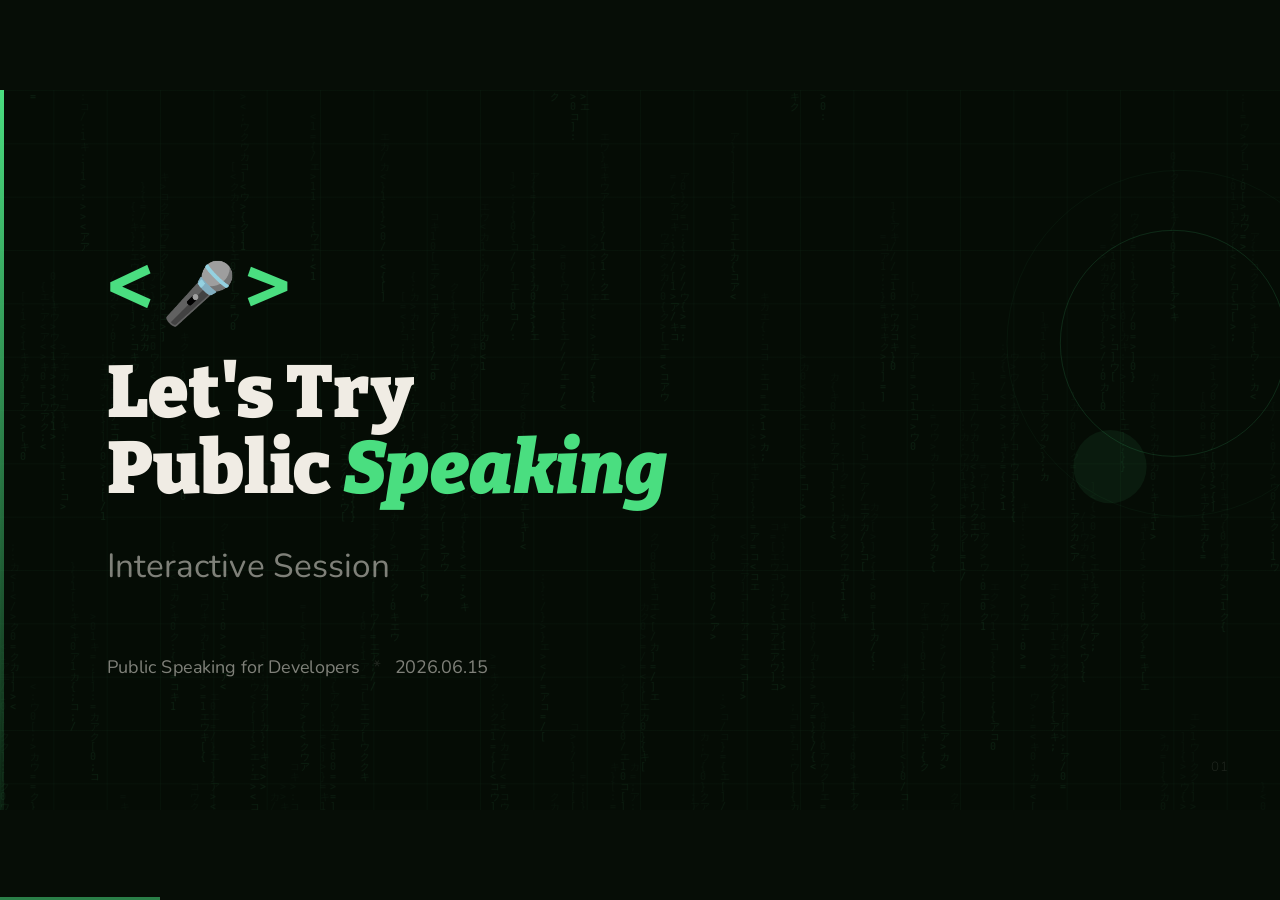
==== interactive/index.html @ 10fbff79 "init: copy over currently generated slides" ====
<!DOCTYPE html>
<html lang="en">
<head>
<meta charset="UTF-8">
<meta name="viewport" content="width=device-width, initial-scale=1.0">
<title>Interactive Session · Public Speaking for Developers</title>
<link rel="icon" href="data:image/svg+xml,<svg xmlns='http://www.w3.org/2000/svg' viewBox='0 0 100 100'><text y='.9em' font-size='90'>🎤</text></svg>">
<link href="https://fonts.googleapis.com/css2?family=Bitter:ital,wght@0,600;0,700;0,900;1,400;1,600&family=Nunito:ital,wght@0,300;0,400;0,500;0,600;1,300;1,400&display=swap" rel="stylesheet">
<style>

/* === CSS CUSTOM PROPERTIES ===================================
   Palette: dark green base, bright green accent, chalk text
   ============================================================ */
:root {
    --bg:           #060d06;
    --bg-elevated:  #0c1a0c;
    --green:        #4ade80;
    --green-dim:    rgba(74, 222, 128, 0.22);
    --green-faint:  rgba(74, 222, 128, 0.07);
    --chalk:        #f0ece4;
    --chalk-dim:    rgba(240, 236, 228, 0.52);
    --chalk-faint:  rgba(240, 236, 228, 0.11);

    --font-serif: 'Bitter', Georgia, serif;
    --font-sans:  'Nunito', sans-serif;

    --ease-expo: cubic-bezier(0.16, 1, 0.3, 1);
    --stage-bg: #060d06;
}

/* === RESET ================================================== */
*, *::before, *::after { margin: 0; padding: 0; box-sizing: border-box; }

/* === VIEWPORT BASE — fixed 1920×1080 stage ================= */
html, body {
    width: 100%; height: 100%;
    overflow: hidden;
    background: var(--stage-bg);
}

.deck-viewport {
    position: fixed; inset: 0;
    overflow: hidden;
    background: var(--stage-bg);
}

.deck-stage {
    position: absolute;
    left: 0; top: 0;
    width: 1920px; height: 1080px;
    overflow: hidden;
    transform-origin: 0 0;
    background: var(--bg);
}

.slide {
    position: absolute; inset: 0;
    width: 1920px; height: 1080px;
    overflow: hidden;
    display: block;
    visibility: hidden;
    opacity: 0;
    pointer-events: none;
    background: transparent;
}

.slide.active, .slide.visible {
    visibility: visible;
    opacity: 1;
    pointer-events: auto;
    z-index: 1;
}

img, video, canvas, svg { max-width: 100%; max-height: 100%; }

@media print {
    html, body { width: 1920px; height: auto; overflow: visible; background: #fff; }
    .deck-viewport { position: static; overflow: visible; }
    .deck-stage { position: static; width: auto; height: auto; transform: none !important; }
    .slide { position: relative; display: block !important; visibility: visible !important; opacity: 1 !important; pointer-events: auto !important; width: 1920px; height: 1080px; break-after: page; background: var(--bg); }
    .slide:last-child { break-after: auto; }
    .matrix-canvas, .deck-controls { display: none !important; }
}

@media (prefers-reduced-motion: reduce) {
    *, *::before, *::after { animation-duration: 0.01ms !important; transition-duration: 0.2s !important; }
}

/* === MATRIX CANVAS ========================================= */
.matrix-canvas {
    position: absolute; inset: 0;
    width: 1920px; height: 1080px;
    pointer-events: none;
    z-index: 0;
    opacity: 0.09;
}

/* === SLIDE GRID TEXTURE ==================================== */
.slide::before {
    content: '';
    position: absolute; inset: 0;
    background-image:
        linear-gradient(rgba(74,222,128,0.03) 1px, transparent 1px),
        linear-gradient(90deg, rgba(74,222,128,0.03) 1px, transparent 1px);
    background-size: 80px 80px;
    pointer-events: none;
    z-index: 0;
}

/* === SLIDE INNER =========================================== */
.slide-inner {
    position: relative;
    z-index: 1;
    width: 100%; height: 100%;
}

/* === SHARED DECORATIVE PIECES ============================== */
.left-accent {
    position: absolute;
    left: 0; top: 0; bottom: 0;
    width: 6px;
    background: linear-gradient(to bottom, var(--green), rgba(74,222,128,0.08));
    z-index: 2;
}

.slide-number {
    position: absolute;
    bottom: 52px; right: 76px;
    font-family: var(--font-sans);
    font-weight: 300;
    font-size: 20px;
    letter-spacing: 0.1em;
    color: var(--chalk-faint);
    z-index: 10;
    pointer-events: none;
}

.section-tag {
    display: inline-flex;
    align-items: center;
    gap: 12px;
    font-family: var(--font-sans);
    font-weight: 600;
    font-size: 20px;
    letter-spacing: 0.2em;
    text-transform: uppercase;
    color: var(--green);
}
.section-tag::before {
    content: '';
    width: 8px; height: 8px;
    border-radius: 50%;
    background: var(--green);
    flex-shrink: 0;
}

/* === REVEAL ANIMATIONS ===================================== */
.reveal {
    opacity: 0;
    transform: translateY(26px);
    transition: opacity 0.65s var(--ease-expo), transform 0.65s var(--ease-expo);
}

.reveal-left {
    opacity: 0;
    transform: translateX(-28px);
    transition: opacity 0.65s var(--ease-expo), transform 0.65s var(--ease-expo);
}

.slide.visible .reveal,
.slide.visible .reveal-left {
    opacity: 1;
    transform: none;
}
.delay-1 { transition-delay: 0.06s; }
.delay-2 { transition-delay: 0.16s; }
.delay-3 { transition-delay: 0.28s; }
.delay-4 { transition-delay: 0.40s; }
.delay-5 { transition-delay: 0.52s; }
.delay-6 { transition-delay: 0.64s; }
.delay-7 { transition-delay: 0.76s; }
.delay-8 { transition-delay: 0.88s; }

/* === LAYOUT: TITLE SLIDE =================================== */
.layout-title {
    display: flex;
    align-items: center;
    padding: 0 160px;
    height: 100%;
    position: relative;
}
.layout-title .content { max-width: 1220px; }
.title-bracket-deco {
    font-family: var(--font-serif);
    font-weight: 700;
    font-size: 132px;
    color: var(--green);
    letter-spacing: 0.08em;
    line-height: 1;
    margin-bottom: 32px;
    opacity: 0.75;
}
.slide-hero-title {
    font-family: var(--font-serif);
    font-weight: 900;
    font-size: 110px;
    line-height: 1.05;
    color: var(--chalk);
    margin-bottom: 52px;
}
.accent { color: var(--green); font-style: italic; }
.title-meta {
    display: flex;
    align-items: center;
    gap: 20px;
    font-family: var(--font-sans);
    font-size: 27px;
    color: var(--chalk-dim);
}
.title-meta .sep { color: var(--chalk-faint); }
.deco-circles {
    position: absolute;
    right: 0; top: 0; bottom: 0;
    width: 580px;
    pointer-events: none;
    overflow: hidden;
}
.deco-circle {
    position: absolute;
    border-radius: 50%;
    border: 1px solid var(--green-faint);
}
.c1 { width: 520px; height: 520px; top: 120px; right: -110px; }
.c2 { width: 340px; height: 340px; top: 210px; right: -10px; border-color: var(--green-dim); border-width: 0.5px; }
.c3 { width: 110px; height: 110px; top: 510px; right: 200px; background: var(--green-faint); border: none; }

/* === LAYOUT: ARC POINT ===================================== */
.layout-arc {
    display: flex;
    flex-direction: column;
    justify-content: center;
    padding: 0 160px;
    height: 100%;
    position: relative;
}
.arc-bg-number {
    position: absolute;
    right: 80px;
    top: 50%;
    transform: translateY(-50%);
    font-family: var(--font-serif);
    font-weight: 900;
    font-size: 380px;
    line-height: 1;
    color: rgba(74,222,128,0.04);
    pointer-events: none;
    user-select: none;
}
.arc-tag {
    display: flex;
    align-items: center;
    gap: 16px;
    margin-bottom: 44px;
}
.arc-tag-label {
    font-family: var(--font-sans);
    font-weight: 600;
    font-size: 20px;
    letter-spacing: 0.18em;
    text-transform: uppercase;
    color: var(--green);
}
.arc-tag-line {
    width: 50px; height: 1.5px;
    background: var(--green);
    opacity: 0.35;
}
.arc-title {
    font-family: var(--font-serif);
    font-weight: 700;
    font-size: 90px;
    line-height: 1.07;
    color: var(--chalk);
    max-width: 1100px;
    margin-bottom: 36px;
}
.arc-body {
    font-family: var(--font-sans);
    font-weight: 300;
    font-size: 38px;
    line-height: 1.65;
    color: var(--chalk-dim);
    max-width: 880px;
}
.arc-note {
    font-family: var(--font-sans);
    font-style: italic;
    font-weight: 300;
    font-size: 30px;
    color: var(--chalk-dim);
    opacity: 0.65;
    margin-top: 28px;
}

/* === LAYOUT: SPLIT ========================================= */
.layout-split {
    display: grid;
    grid-template-columns: 40% 60%;
    height: 100%;
}
.split-content {
    display: flex;
    flex-direction: column;
    justify-content: center;
    padding: 80px 60px 80px 160px;
    position: relative;
    z-index: 1;
}
.split-title {
    font-family: var(--font-serif);
    font-weight: 900;
    font-size: 80px;
    line-height: 1.07;
    color: var(--chalk);
    margin-bottom: 28px;
    margin-top: 28px;
}
.split-body {
    font-family: var(--font-sans);
    font-weight: 300;
    font-size: 30px;
    color: var(--chalk-dim);
    line-height: 1.6;
    max-width: 520px;
}
.split-panel {
    background: var(--bg-elevated);
    border-left: 1px solid var(--green-faint);
    display: flex;
    flex-direction: column;
    align-items: flex-start;
    justify-content: center;
    position: relative;
    overflow: hidden;
    padding: 80px 100px;
}
.split-panel::before {
    content: '';
    position: absolute; inset: 0;
    background: radial-gradient(ellipse at 50% 30%, rgba(74,222,128,0.07) 0%, transparent 70%);
    pointer-events: none;
}

/* === STEPS LIST ============================================ */
.steps-list {
    display: flex;
    flex-direction: column;
    gap: 28px;
    width: 100%;
    position: relative;
    z-index: 1;
}
.step-item {
    display: flex;
    align-items: flex-start;
    gap: 28px;
}
.step-num {
    font-family: var(--font-serif);
    font-weight: 900;
    font-size: 48px;
    color: var(--green);
    line-height: 1;
    min-width: 48px;
    text-align: right;
    flex-shrink: 0;
    opacity: 0.85;
}
.step-text {
    font-family: var(--font-sans);
    font-weight: 300;
    font-size: 32px;
    color: var(--chalk-dim);
    line-height: 1.5;
    padding-top: 4px;
}
.step-note {
    display: block;
    font-family: var(--font-sans);
    font-style: italic;
    font-size: 22px;
    color: var(--green);
    opacity: 0.7;
    margin-top: 2px;
}

/* === LAYOUT: TOPICS ======================================== */
.layout-topics {
    display: flex;
    flex-direction: column;
    justify-content: center;
    padding: 80px 160px;
    height: 100%;
    position: relative;
}
.topics-header { margin-bottom: 52px; }
.topics-title {
    font-family: var(--font-serif);
    font-weight: 700;
    font-size: 68px;
    line-height: 1.07;
    color: var(--chalk);
    margin-top: 16px;
}
.topics-grid {
    display: grid;
    grid-template-columns: 1fr 1fr;
    column-gap: 80px;
    row-gap: 28px;
}
.topic-item {
    display: flex;
    align-items: flex-start;
    gap: 22px;
}
.topic-num {
    font-family: var(--font-serif);
    font-weight: 900;
    font-size: 48px;
    color: var(--green);
    opacity: 0.6;
    line-height: 1;
    min-width: 44px;
    text-align: right;
    flex-shrink: 0;
}
.topic-text {
    font-family: var(--font-sans);
    font-weight: 300;
    font-size: 27px;
    color: var(--chalk-dim);
    line-height: 1.55;
    padding-top: 8px;
}

/* === LAYOUT: IMPACT ======================================== */
.layout-impact {
    display: flex;
    flex-direction: column;
    align-items: center;
    justify-content: center;
    text-align: center;
    padding: 0 160px;
    height: 100%;
}
.impact-headline {
    font-family: var(--font-serif);
    font-weight: 900;
    font-size: 132px;
    line-height: 1.04;
    color: var(--chalk);
    margin-bottom: 36px;
}
.impact-sub {
    font-family: var(--font-sans);
    font-weight: 300;
    font-size: 44px;
    color: var(--chalk-dim);
    line-height: 1.5;
}
.impact-sub strong { color: var(--chalk); font-weight: 500; }

/* === LAYOUT: CLOSING ======================================= */
.layout-closing {
    display: flex;
    flex-direction: column;
    align-items: flex-start;
    justify-content: center;
    padding: 0 160px;
    height: 100%;
    position: relative;
}
.closing-title {
    font-family: var(--font-serif);
    font-weight: 900;
    font-size: 100px;
    line-height: 1.07;
    color: var(--chalk);
    max-width: 1200px;
    margin-bottom: 40px;
}
.closing-sub {
    font-family: var(--font-sans);
    font-weight: 300;
    font-size: 36px;
    color: var(--chalk-dim);
    max-width: 960px;
    line-height: 1.65;
}

/* === RESTART BUTTON ======================================== */
@keyframes restart-pulse {
    0%   { box-shadow: 0 0 0 0 rgba(74,222,128,0.55); }
    70%  { box-shadow: 0 0 0 28px rgba(74,222,128,0); }
    100% { box-shadow: 0 0 0 0 rgba(74,222,128,0); }
}
.restart-btn {
    position: absolute;
    bottom: 90px;
    left: 50%;
    transform: translateX(-50%);
    background: transparent;
    border: 2px solid var(--green);
    color: var(--green);
    font-family: var(--font-sans);
    font-weight: 700;
    font-size: 36px;
    letter-spacing: 0.15em;
    text-transform: uppercase;
    padding: 28px 80px;
    border-radius: 999px;
    cursor: pointer;
    white-space: nowrap;
    animation: restart-pulse 2s ease-out infinite;
    transition: background 0.2s ease, color 0.2s ease;
}
.restart-btn:hover {
    background: var(--green);
    color: var(--bg);
    animation: none;
}

/* === PROGRESS BAR ========================================== */
.progress-bar {
    position: fixed;
    bottom: 0; left: 0;
    height: 3px;
    background: var(--green);
    transition: width 0.4s var(--ease-expo);
    z-index: 2000;
    opacity: 0.55;
}

</style>
</head>
<body>

<div class="deck-viewport">
  <main class="deck-stage" id="deckStage">

    <canvas id="matrixCanvas" class="matrix-canvas" aria-hidden="true"></canvas>

    <!-- ===========================================================
    SLIDE 01  TITLE
    ============================================================ -->
    <section class="slide active" id="slide-1" aria-label="Title: Let's Try Public Speaking">
      <div class="left-accent"></div>
      <div class="slide-inner layout-title">
        <div class="content">
          <div style="height:36px"></div>
          <div class="title-bracket-deco reveal delay-2">&lt;<span style="font-size:0.68em;vertical-align:middle">🎤</span>&gt;</div>
          <h1 class="slide-hero-title reveal delay-3">
            Let's Try<br>
            Public <span class="accent">Speaking</span>
          </h1>
          <div class="title-meta reveal" style="font-size:50px">
            <span>Interactive Session</span>
          </div>
          <div class="title-meta reveal delay-5" style="margin-top:100px">
            <span>Public Speaking for Developers</span>
            <span class="sep">*</span>
            <span>2026.06.15</span>
          </div>
        </div>
      </div>
      <div class="deco-circles" aria-hidden="true">
        <div class="deco-circle c1"></div>
        <div class="deco-circle c2"></div>
        <div class="deco-circle c3"></div>
      </div>
      <div class="slide-number">01</div>
    </section>

    <!-- ===========================================================
    SLIDE 02  HOW IT WORKS — 5-step process
    ============================================================ -->
    <section class="slide" id="slide-2" aria-label="How It Works">
      <div class="left-accent"></div>
      <div class="slide-inner layout-split">
        <div class="split-content">
          <div class="section-tag reveal delay-1">Interactive Session</div>
          <h2 class="split-title reveal delay-2">How It<br><span class="accent">Works</span></h2>
          <p class="split-body reveal delay-3">Follow these five steps with your group.</p>
        </div>
        <div class="split-panel">
          <div class="steps-list">
            <div class="step-item reveal delay-2">
              <span class="step-num">1</span>
              <span class="step-text">Split into small groups of <strong style="color:var(--chalk)">5–10</strong></span>
            </div>
            <div class="step-item reveal delay-3">
              <span class="step-num">2</span>
              <span class="step-text">Pick your <strong style="color:var(--chalk)">favourite topic</strong> from the next slide</span>
            </div>
            <div class="step-item reveal delay-4">
              <span class="step-num">3</span>
              <span class="step-text">
                Spend <strong style="color:var(--chalk)">5 minutes</strong> preparing a 1 min talk
                <span class="step-note">Get advice from on-site mentors</span>
              </span>
            </div>
            <div class="step-item reveal delay-5">
              <span class="step-num">4</span>
              <span class="step-text">
                Give your talk to your group
                <span class="step-note">Immediate feedback · timed by organizers</span>
              </span>
            </div>
            <div class="step-item reveal delay-6">
              <span class="step-num">5</span>
              <span class="step-text"><strong style="color:var(--chalk)">Grab the stage !</strong></span>
            </div>
          </div>
        </div>
      </div>
      <div class="slide-number">02</div>
    </section>

    <!-- ===========================================================
    SLIDE 03  TOPICS — 7 options in two-column grid
    ============================================================ -->
    <section class="slide" id="slide-3" aria-label="Choose Your Topic">
      <div class="left-accent"></div>
      <div class="slide-inner layout-topics">
        <div class="topics-header reveal delay-1">
          <div class="section-tag">Pick one · your favourite</div>
          <h2 class="topics-title">Choose Your <span class="accent">Topic</span></h2>
        </div>
        <div class="topics-grid">
          <!-- Col 1: topics 1–4 / Col 2: topics 5–7 (grid fills left-to-right per row) -->
          <div class="topic-item reveal delay-2">
            <span class="topic-num">1</span>
            <span class="topic-text">My first production incident / big mistake at work</span>
          </div>
          <div class="topic-item reveal delay-2">
            <span class="topic-num">5</span>
            <span class="topic-text">My recent obsession</span>
          </div>

          <div class="topic-item reveal delay-3">
            <span class="topic-num">2</span>
            <span class="topic-text">The career advice I wish I had ignored</span>
          </div>
          <div class="topic-item reveal delay-3">
            <span class="topic-num">6</span>
            <span class="topic-text">My skill that would surprise my coworkers</span>
          </div>

          <div class="topic-item reveal delay-4">
            <span class="topic-num">3</span>
            <span class="topic-text">What I would fix in the tech industry</span>
          </div>
          <div class="topic-item reveal delay-4">
            <span class="topic-num">7</span>
            <span class="topic-text">Something from my childhood that still influences how I work</span>
          </div>

          <div class="topic-item reveal delay-5">
            <span class="topic-num">4</span>
            <span class="topic-text">A topic I can give a 1 hour lecture on (and why)</span>
          </div>
        </div>
      </div>
      <div class="slide-number">03</div>
    </section>

    <!-- ===========================================================
    SLIDE 04  PREP TIME
    ============================================================ -->
    <section class="slide" id="slide-4" aria-label="Prep Time">
      <div class="left-accent"></div>
      <div class="slide-inner layout-impact">
        <h2 class="impact-headline reveal delay-1">
          Prep<br><span class="accent">Time !</span>
        </h2>
        <p class="impact-sub reveal delay-3">
          <strong>5 minutes</strong> · get help from on-site mentors
        </p>
      </div>
      <div class="slide-number">04</div>
    </section>

    <!-- ===========================================================
    SLIDE 05  TALK TIME
    ============================================================ -->
    <section class="slide" id="slide-5" aria-label="Talk Time">
      <div class="left-accent"></div>
      <div class="slide-inner layout-impact">
        <h2 class="impact-headline reveal delay-1">
          Talk<br><span class="accent">Time !</span>
        </h2>
        <p class="impact-sub reveal delay-3">
          <strong>1 minute</strong> · timed by organizers
        </p>
      </div>
      <div class="slide-number">05</div>
    </section>

    <!-- ===========================================================
    SLIDE 06  FEEDBACK TIME
    ============================================================ -->
    <section class="slide" id="slide-6" aria-label="Feedback Time">
      <div class="left-accent"></div>
      <div class="slide-inner layout-impact">
        <h2 class="impact-headline reveal delay-1">
          Feedback<br><span class="accent">Time !</span>
        </h2>
        <p class="impact-sub reveal delay-3">
          <strong>1 minute max</strong>
        </p>
      </div>
      <div class="slide-number">06</div>
    </section>

    <!-- ===========================================================
    SLIDE 07  NOMINATION TIME
    ============================================================ -->
    <section class="slide" id="slide-7" aria-label="Nomination Time">
      <div class="left-accent"></div>
      <div class="slide-inner layout-arc">
        <div class="arc-bg-number" aria-hidden="true">07</div>
        <div class="arc-tag reveal delay-1">
          <span class="arc-tag-label">Final Step</span>
          <div class="arc-tag-line"></div>
        </div>
        <h2 class="arc-title reveal delay-2">Nomination<br><span class="accent">Time !</span></h2>
        <p class="arc-body reveal delay-3">
          Nominate one person from your group<br>
          to present on the main stage.
        </p>
        <p class="arc-note reveal delay-4">( No, you can't vote for yourself )</p>
      </div>
      <div class="slide-number">07</div>
    </section>

    <!-- ===========================================================
    SLIDE 08  NETWORKING & DRINKS — closing
    ============================================================ -->
    <section class="slide" id="slide-8" aria-label="Networking and Drinks">
      <div class="left-accent"></div>
      <div class="slide-inner layout-closing">
        <h2 class="closing-title reveal delay-2">
          🍕🍺 Networking<br>&amp; <span class="accent">Drinks</span>
        </h2>
        <button class="restart-btn reveal delay-6" onclick="deck.show(0)">↩ Restart</button>
      </div>
      <div class="deco-circles" aria-hidden="true">
        <div class="deco-circle c1"></div>
        <div class="deco-circle c2"></div>
        <div class="deco-circle c3"></div>
      </div>
      <div class="slide-number">08</div>
    </section>

  </main>
</div>

<div class="progress-bar" id="progressBar"></div>

<script>
/* === MATRIX RAIN — very low opacity, atmosphere only ======= */
(function initMatrix() {
    const canvas = document.getElementById('matrixCanvas');
    canvas.width  = 1920;
    canvas.height = 1080;
    const ctx  = canvas.getContext('2d');
    const fs   = 15;
    const cols = Math.floor(1920 / fs);
    const drops = Array.from({length: cols}, () => Math.floor(Math.random() * 72));
    const chars = '01アウエカキクコ<>/{}[];:=>';

    function draw() {
        ctx.fillStyle = 'rgba(6,13,6,0.06)';
        ctx.fillRect(0, 0, 1920, 1080);
        ctx.fillStyle = '#4ade80';
        ctx.font = `${fs}px monospace`;
        for (let i = 0; i < drops.length; i++) {
            ctx.fillText(chars[Math.floor(Math.random() * chars.length)], i * fs, drops[i] * fs);
            if (drops[i] * fs > 1080 && Math.random() > 0.975) drops[i] = 0;
            drops[i]++;
        }
    }
    setInterval(draw, 80);
})();

/* === SLIDE PRESENTATION CONTROLLER ========================= */
class SlidePresentation {
    constructor() {
        this.slides  = Array.from(document.querySelectorAll('.slide'));
        this.total   = this.slides.length;
        this.current = 0;
        this.stage   = document.getElementById('deckStage');
        this.bar     = document.getElementById('progressBar');

        this.setupScale();
        this.setupKeyboard();
        this.setupTouch();
        this.setupWheel();
        this.show(0);
    }

    setupScale() {
        const scale = () => {
            const f = Math.min(window.innerWidth / 1920, window.innerHeight / 1080);
            const x = (window.innerWidth  - 1920 * f) / 2;
            const y = (window.innerHeight - 1080 * f) / 2;
            this.stage.style.transform = `translate(${x}px,${y}px) scale(${f})`;
        };
        scale();
        window.addEventListener('resize', scale);
    }

    setupKeyboard() {
        document.addEventListener('keydown', e => {
            if (e.target.getAttribute('contenteditable')) return;
            if (e.key === 'ArrowRight' || e.key === 'ArrowDown' || e.key === ' ')
                { e.preventDefault(); this.next(); }
            if (e.key === 'ArrowLeft' || e.key === 'ArrowUp')
                { e.preventDefault(); this.prev(); }
            if (e.key === 'Home') this.show(0);
            if (e.key === 'End')  this.show(this.total - 1);
        });
    }

    setupTouch() {
        let sx = 0, sy = 0;
        document.addEventListener('touchstart', e => {
            sx = e.touches[0].clientX;
            sy = e.touches[0].clientY;
        }, {passive: true});
        document.addEventListener('touchend', e => {
            const dx = e.changedTouches[0].clientX - sx;
            const dy = e.changedTouches[0].clientY - sy;
            if (Math.abs(dx) > Math.abs(dy) && Math.abs(dx) > 50)
                dx < 0 ? this.next() : this.prev();
        });
    }

    setupWheel() {
        let last = 0;
        document.addEventListener('wheel', e => {
            const now = Date.now();
            if (now - last < 600) return;
            last = now;
            e.deltaY > 0 ? this.next() : this.prev();
        }, {passive: true});
    }

    next() { this.show(this.current + 1); }
    prev() { this.show(this.current - 1); }

    show(idx) {
        this.current = Math.max(0, Math.min(idx, this.total - 1));
        this.slides.forEach((s, i) => {
            const on = i === this.current;
            s.classList.toggle('active',  on);
            s.classList.toggle('visible', on);
        });
        this.bar.style.width = ((this.current + 1) / this.total * 100) + '%';
    }
}

const deck = new SlidePresentation();
</script>
</body>
</html>
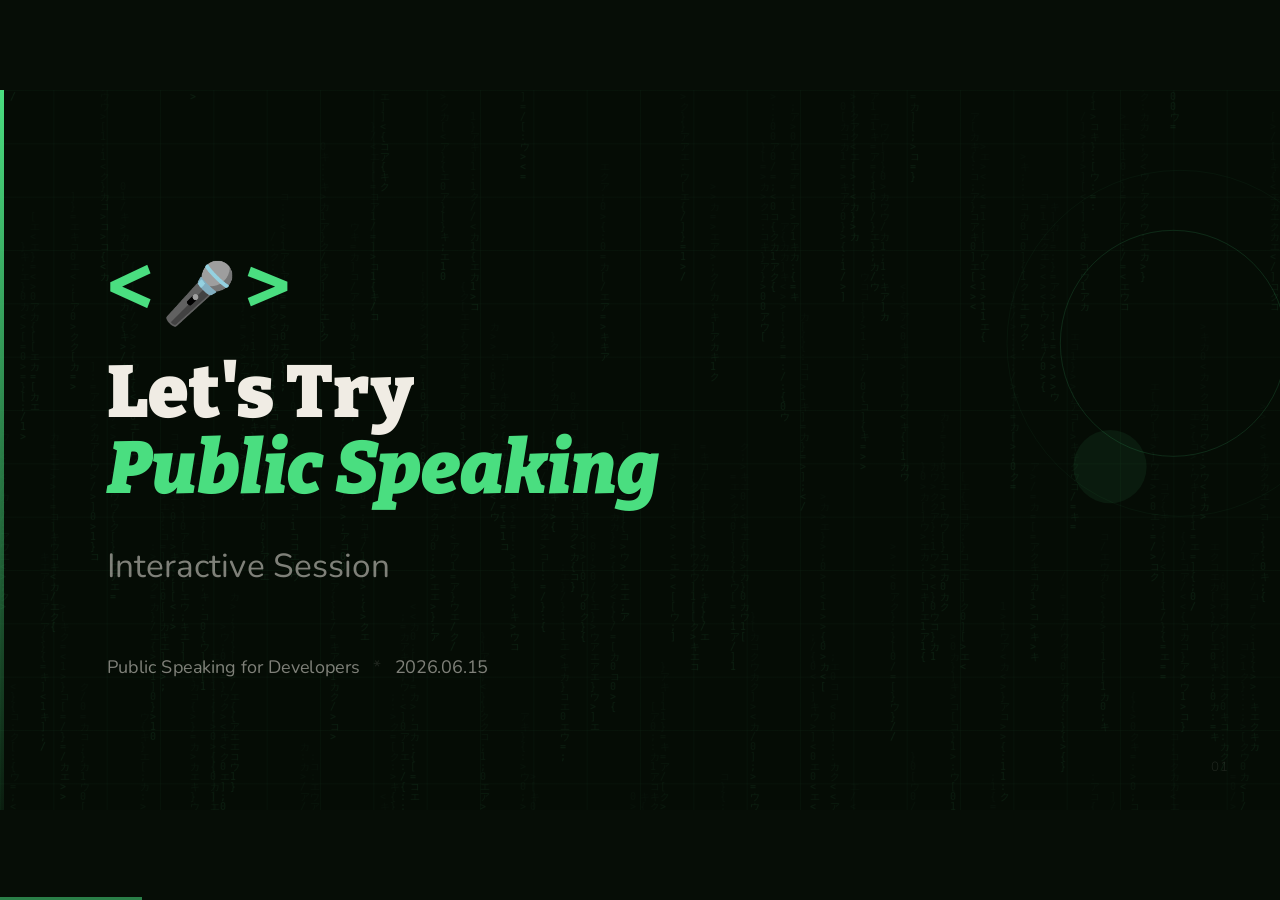
==== commit 36bbd20d: "[talk, interactive] update for legibility" ====
--- a/interactive/index.html
+++ b/interactive/index.html
@@ -407,7 +407,7 @@
 .topics-title {
     font-family: var(--font-serif);
     font-weight: 700;
-    font-size: 68px;
+    font-size: 76px;
     line-height: 1.07;
     color: var(--chalk);
     margin-top: 16px;
@@ -416,30 +416,30 @@
     display: grid;
     grid-template-columns: 1fr 1fr;
     column-gap: 80px;
-    row-gap: 28px;
+    row-gap: 36px;
 }
 .topic-item {
     display: flex;
     align-items: flex-start;
-    gap: 22px;
+    gap: 24px;
 }
 .topic-num {
     font-family: var(--font-serif);
     font-weight: 900;
-    font-size: 48px;
+    font-size: 58px;
     color: var(--green);
     opacity: 0.6;
     line-height: 1;
-    min-width: 44px;
+    min-width: 52px;
     text-align: right;
     flex-shrink: 0;
 }
 .topic-text {
     font-family: var(--font-sans);
-    font-weight: 300;
-    font-size: 27px;
-    color: var(--chalk-dim);
-    line-height: 1.55;
+    font-weight: 400;
+    font-size: 34px;
+    color: var(--chalk);
+    line-height: 1.45;
     padding-top: 8px;
 }
 
@@ -561,7 +561,7 @@
           <div class="title-bracket-deco reveal delay-2">&lt;<span style="font-size:0.68em;vertical-align:middle">🎤</span>&gt;</div>
           <h1 class="slide-hero-title reveal delay-3">
             Let's Try<br>
-            Public <span class="accent">Speaking</span>
+            <span class="accent">Public Speaking</span>
           </h1>
           <div class="title-meta reveal" style="font-size:50px">
             <span>Interactive Session</span>
@@ -590,13 +590,13 @@
         <div class="split-content">
           <div class="section-tag reveal delay-1">Interactive Session</div>
           <h2 class="split-title reveal delay-2">How It<br><span class="accent">Works</span></h2>
-          <p class="split-body reveal delay-3">Follow these five steps with your group.</p>
+          <p class="split-body reveal delay-3">Follow these steps with your group.</p>
         </div>
         <div class="split-panel">
           <div class="steps-list">
             <div class="step-item reveal delay-2">
               <span class="step-num">1</span>
-              <span class="step-text">Split into small groups of <strong style="color:var(--chalk)">5–10</strong></span>
+              <span class="step-text">Split into small groups of <strong style="color:var(--chalk)">5–10</strong> (EN, JA fluency)</span>
             </div>
             <div class="step-item reveal delay-3">
               <span class="step-num">2</span>
@@ -605,19 +605,25 @@
             <div class="step-item reveal delay-4">
               <span class="step-num">3</span>
               <span class="step-text">
-                Spend <strong style="color:var(--chalk)">5 minutes</strong> preparing a 1 min talk
-                <span class="step-note">Get advice from on-site mentors</span>
+                How to structure + <strong style="color:var(--chalk)">Demo</strong> talk
               </span>
             </div>
             <div class="step-item reveal delay-5">
               <span class="step-num">4</span>
               <span class="step-text">
-                Give your talk to your group
-                <span class="step-note">Immediate feedback · timed by organizers</span>
+                Spend <strong style="color:var(--chalk)">5 minutes</strong> preparing a 1 min talk
+                <span class="step-note">Get advice from on-site mentors</span>
               </span>
             </div>
             <div class="step-item reveal delay-6">
               <span class="step-num">5</span>
+              <span class="step-text">
+                Give your talk to your group
+                <span class="step-note">Immediate feedback</span>
+              </span>
+            </div>
+            <div class="step-item reveal delay-7">
+              <span class="step-num">6</span>
               <span class="step-text"><strong style="color:var(--chalk)">Grab the stage !</strong></span>
             </div>
           </div>
@@ -667,7 +673,7 @@
 
           <div class="topic-item reveal delay-5">
             <span class="topic-num">4</span>
-            <span class="topic-text">A topic I can give a 1 hour lecture on (and why)</span>
+            <span class="topic-text">A topic I can give a 1 hour lecture on</span>
           </div>
         </div>
       </div>
@@ -675,9 +681,25 @@
     </section>
 
     <!-- ===========================================================
-    SLIDE 04  PREP TIME
+    SLIDE 04  STRUCTURE + DEMO
     ============================================================ -->
-    <section class="slide" id="slide-4" aria-label="Prep Time">
+    <section class="slide" id="slide-4" aria-label="Structure and Demo">
+      <div class="left-accent"></div>
+      <div class="slide-inner layout-impact">
+        <h2 class="impact-headline reveal delay-1">
+          Structure<br><span class="accent">+ Demo</span>
+        </h2>
+        <p class="impact-sub reveal delay-3">
+          Start, Middle, End
+        </p>
+      </div>
+      <div class="slide-number">04</div>
+    </section>
+
+    <!-- ===========================================================
+    SLIDE 05  PREP TIME
+    ============================================================ -->
+    <section class="slide" id="slide-5" aria-label="Prep Time">
       <div class="left-accent"></div>
       <div class="slide-inner layout-impact">
         <h2 class="impact-headline reveal delay-1">
@@ -687,13 +709,13 @@
           <strong>5 minutes</strong> · get help from on-site mentors
         </p>
       </div>
-      <div class="slide-number">04</div>
+      <div class="slide-number">05</div>
     </section>
 
     <!-- ===========================================================
-    SLIDE 05  TALK TIME
+    SLIDE 06  TALK TIME
     ============================================================ -->
-    <section class="slide" id="slide-5" aria-label="Talk Time">
+    <section class="slide" id="slide-6" aria-label="Talk Time">
       <div class="left-accent"></div>
       <div class="slide-inner layout-impact">
         <h2 class="impact-headline reveal delay-1">
@@ -703,32 +725,32 @@
           <strong>1 minute</strong> · timed by organizers
         </p>
       </div>
-      <div class="slide-number">05</div>
+      <div class="slide-number">06</div>
     </section>
 
     <!-- ===========================================================
-    SLIDE 06  FEEDBACK TIME
+    SLIDE 07  FEEDBACK TIME
     ============================================================ -->
-    <section class="slide" id="slide-6" aria-label="Feedback Time">
+    <section class="slide" id="slide-7" aria-label="Feedback Time">
       <div class="left-accent"></div>
       <div class="slide-inner layout-impact">
         <h2 class="impact-headline reveal delay-1">
           Feedback<br><span class="accent">Time !</span>
         </h2>
         <p class="impact-sub reveal delay-3">
-          <strong>1 minute max</strong>
+          <strong>1 minute max</strong> · timed by organizers
         </p>
       </div>
-      <div class="slide-number">06</div>
+      <div class="slide-number">07</div>
     </section>
 
     <!-- ===========================================================
-    SLIDE 07  NOMINATION TIME
+    SLIDE 08  NOMINATION TIME
     ============================================================ -->
-    <section class="slide" id="slide-7" aria-label="Nomination Time">
+    <section class="slide" id="slide-8" aria-label="Nomination Time">
       <div class="left-accent"></div>
       <div class="slide-inner layout-arc">
-        <div class="arc-bg-number" aria-hidden="true">07</div>
+        <div class="arc-bg-number" aria-hidden="true">08</div>
         <div class="arc-tag reveal delay-1">
           <span class="arc-tag-label">Final Step</span>
           <div class="arc-tag-line"></div>
@@ -740,13 +762,13 @@
         </p>
         <p class="arc-note reveal delay-4">( No, you can't vote for yourself )</p>
       </div>
-      <div class="slide-number">07</div>
+      <div class="slide-number">08</div>
     </section>
 
     <!-- ===========================================================
-    SLIDE 08  NETWORKING & DRINKS — closing
+    SLIDE 09  NETWORKING & DRINKS — closing
     ============================================================ -->
-    <section class="slide" id="slide-8" aria-label="Networking and Drinks">
+    <section class="slide" id="slide-9" aria-label="Networking and Drinks">
       <div class="left-accent"></div>
       <div class="slide-inner layout-closing">
         <h2 class="closing-title reveal delay-2">
@@ -759,7 +781,7 @@
         <div class="deco-circle c2"></div>
         <div class="deco-circle c3"></div>
       </div>
-      <div class="slide-number">08</div>
+      <div class="slide-number">09</div>
     </section>
 
   </main>
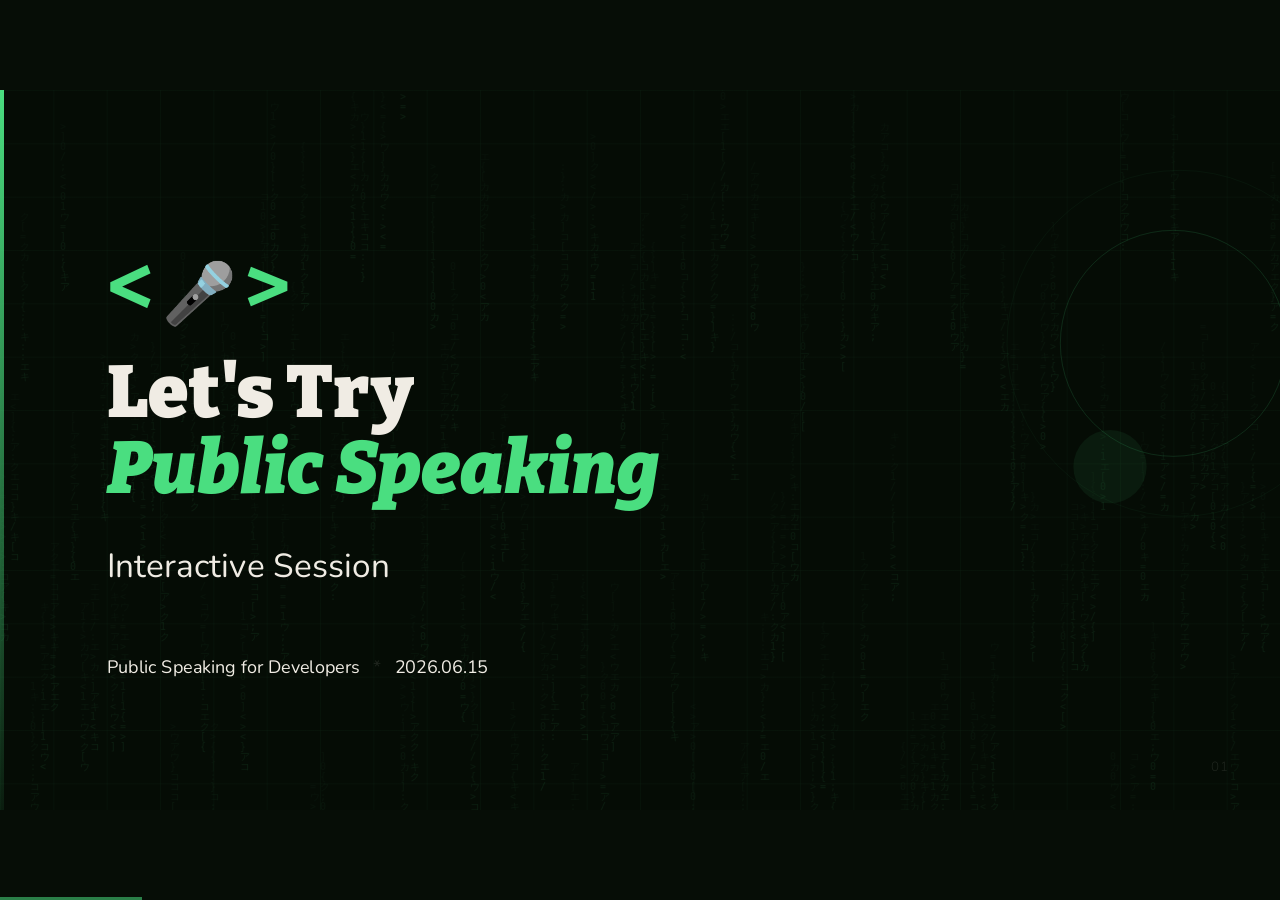
==== commit 86892ed4: "event venue changes" ====
--- a/interactive/index.html
+++ b/interactive/index.html
@@ -18,7 +18,7 @@
     --green-dim:    rgba(74, 222, 128, 0.22);
     --green-faint:  rgba(74, 222, 128, 0.07);
     --chalk:        #f0ece4;
-    --chalk-dim:    rgba(240, 236, 228, 0.52);
+    --chalk-dim:    #f0ece4;
     --chalk-faint:  rgba(240, 236, 228, 0.11);
 
     --font-serif: 'Bitter', Georgia, serif;
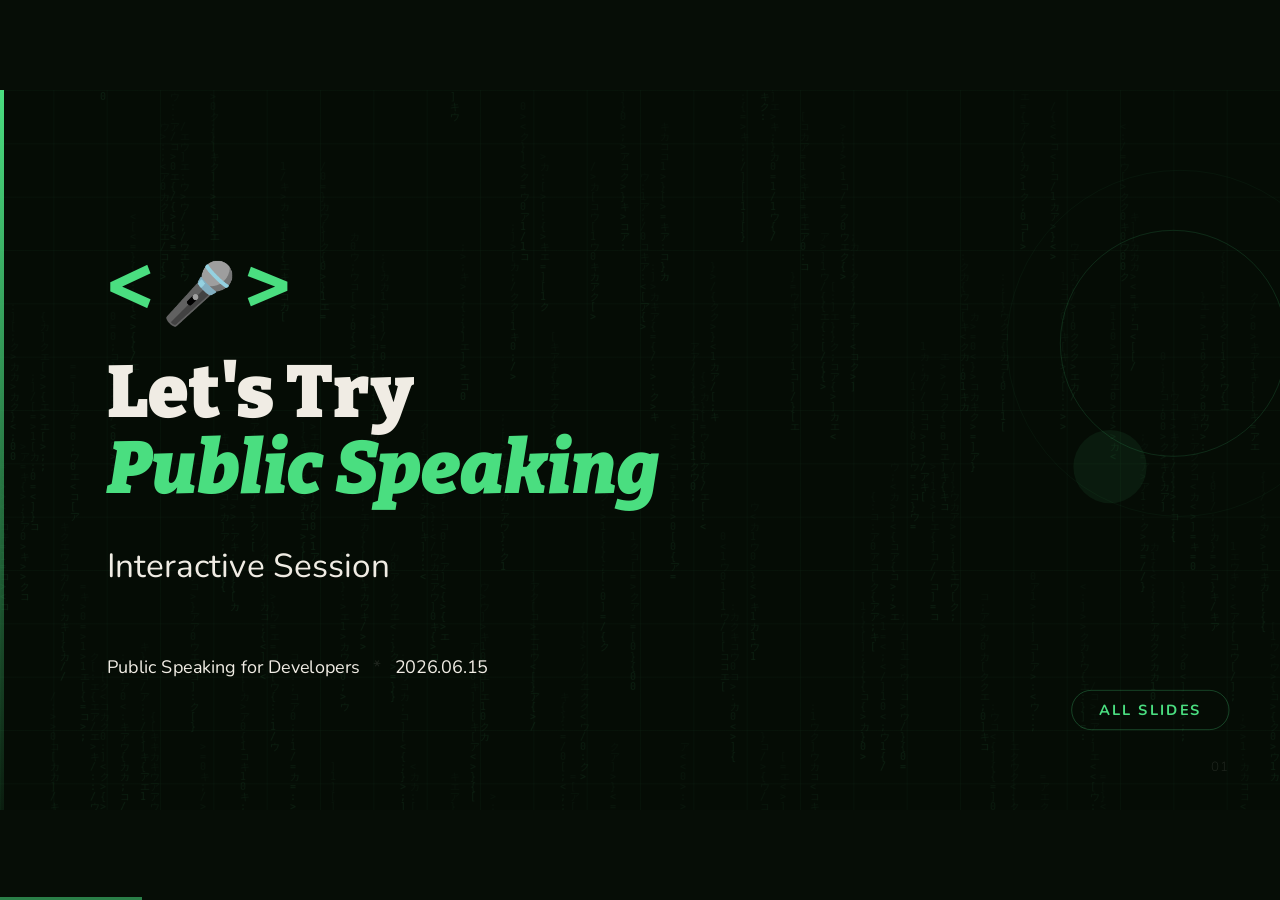
==== commit d8423ff2: "pre-publishing changes" ====
--- a/interactive/index.html
+++ b/interactive/index.html
@@ -1,6 +1,13 @@
 <!DOCTYPE html>
 <html lang="en">
 <head>
+<script async src="https://www.googletagmanager.com/gtag/js?id=G-PBVB5QC3KN"></script>
+<script>
+  window.dataLayer = window.dataLayer || [];
+  function gtag(){dataLayer.push(arguments);}
+  gtag('js', new Date());
+  gtag('config', 'G-PBVB5QC3KN');
+</script>
 <meta charset="UTF-8">
 <meta name="viewport" content="width=device-width, initial-scale=1.0">
 <title>Interactive Session · Public Speaking for Developers</title>
@@ -528,6 +535,29 @@
     background: var(--green);
     color: var(--bg);
     animation: none;
+}
+
+.all-slides-btn {
+    position: absolute;
+    bottom: 120px;
+    right: 76px;
+    z-index: 10;
+    font-family: var(--font-sans);
+    font-weight: 700;
+    font-size: 22px;
+    letter-spacing: 0.15em;
+    text-transform: uppercase;
+    color: var(--green);
+    border: 1.5px solid rgba(74,222,128,0.4);
+    padding: 14px 40px;
+    border-radius: 999px;
+    text-decoration: none;
+    transition: background 0.2s ease, color 0.2s ease, border-color 0.2s ease;
+}
+.all-slides-btn:hover {
+    background: var(--green);
+    color: var(--bg);
+    border-color: var(--green);
 }
 
 /* === PROGRESS BAR ========================================== */
@@ -578,6 +608,7 @@
         <div class="deco-circle c2"></div>
         <div class="deco-circle c3"></div>
       </div>
+      <a href="../index.html" class="all-slides-btn">All slides</a>
       <div class="slide-number">01</div>
     </section>
 
@@ -781,6 +812,7 @@
         <div class="deco-circle c2"></div>
         <div class="deco-circle c3"></div>
       </div>
+      <a href="../index.html" class="all-slides-btn">All slides</a>
       <div class="slide-number">09</div>
     </section>
 
@@ -817,7 +849,7 @@
 
 /* === SLIDE PRESENTATION CONTROLLER ========================= */
 class SlidePresentation {
-    constructor() {
+    constructor(startIdx = 0) {
         this.slides  = Array.from(document.querySelectorAll('.slide'));
         this.total   = this.slides.length;
         this.current = 0;
@@ -828,7 +860,7 @@
         this.setupKeyboard();
         this.setupTouch();
         this.setupWheel();
-        this.show(0);
+        this.show(startIdx, false);
     }
 
     setupScale() {
@@ -881,7 +913,7 @@
     next() { this.show(this.current + 1); }
     prev() { this.show(this.current - 1); }
 
-    show(idx) {
+    show(idx, push = true) {
         this.current = Math.max(0, Math.min(idx, this.total - 1));
         this.slides.forEach((s, i) => {
             const on = i === this.current;
@@ -889,10 +921,19 @@
             s.classList.toggle('visible', on);
         });
         this.bar.style.width = ((this.current + 1) / this.total * 100) + '%';
+        const url = '#' + (this.current + 1);
+        if (push) history.pushState({slide: this.current + 1}, '', url);
+        else      history.replaceState({slide: this.current + 1}, '', url);
     }
 }
 
-const deck = new SlidePresentation();
+const initialHash = parseInt(location.hash.slice(1));
+const deck = new SlidePresentation(initialHash >= 1 ? initialHash - 1 : 0);
+
+window.addEventListener('popstate', e => {
+    const slide = e.state?.slide ?? parseInt(location.hash.slice(1));
+    if (slide >= 1) deck.show(slide - 1, false);
+});
 </script>
 </body>
 </html>
